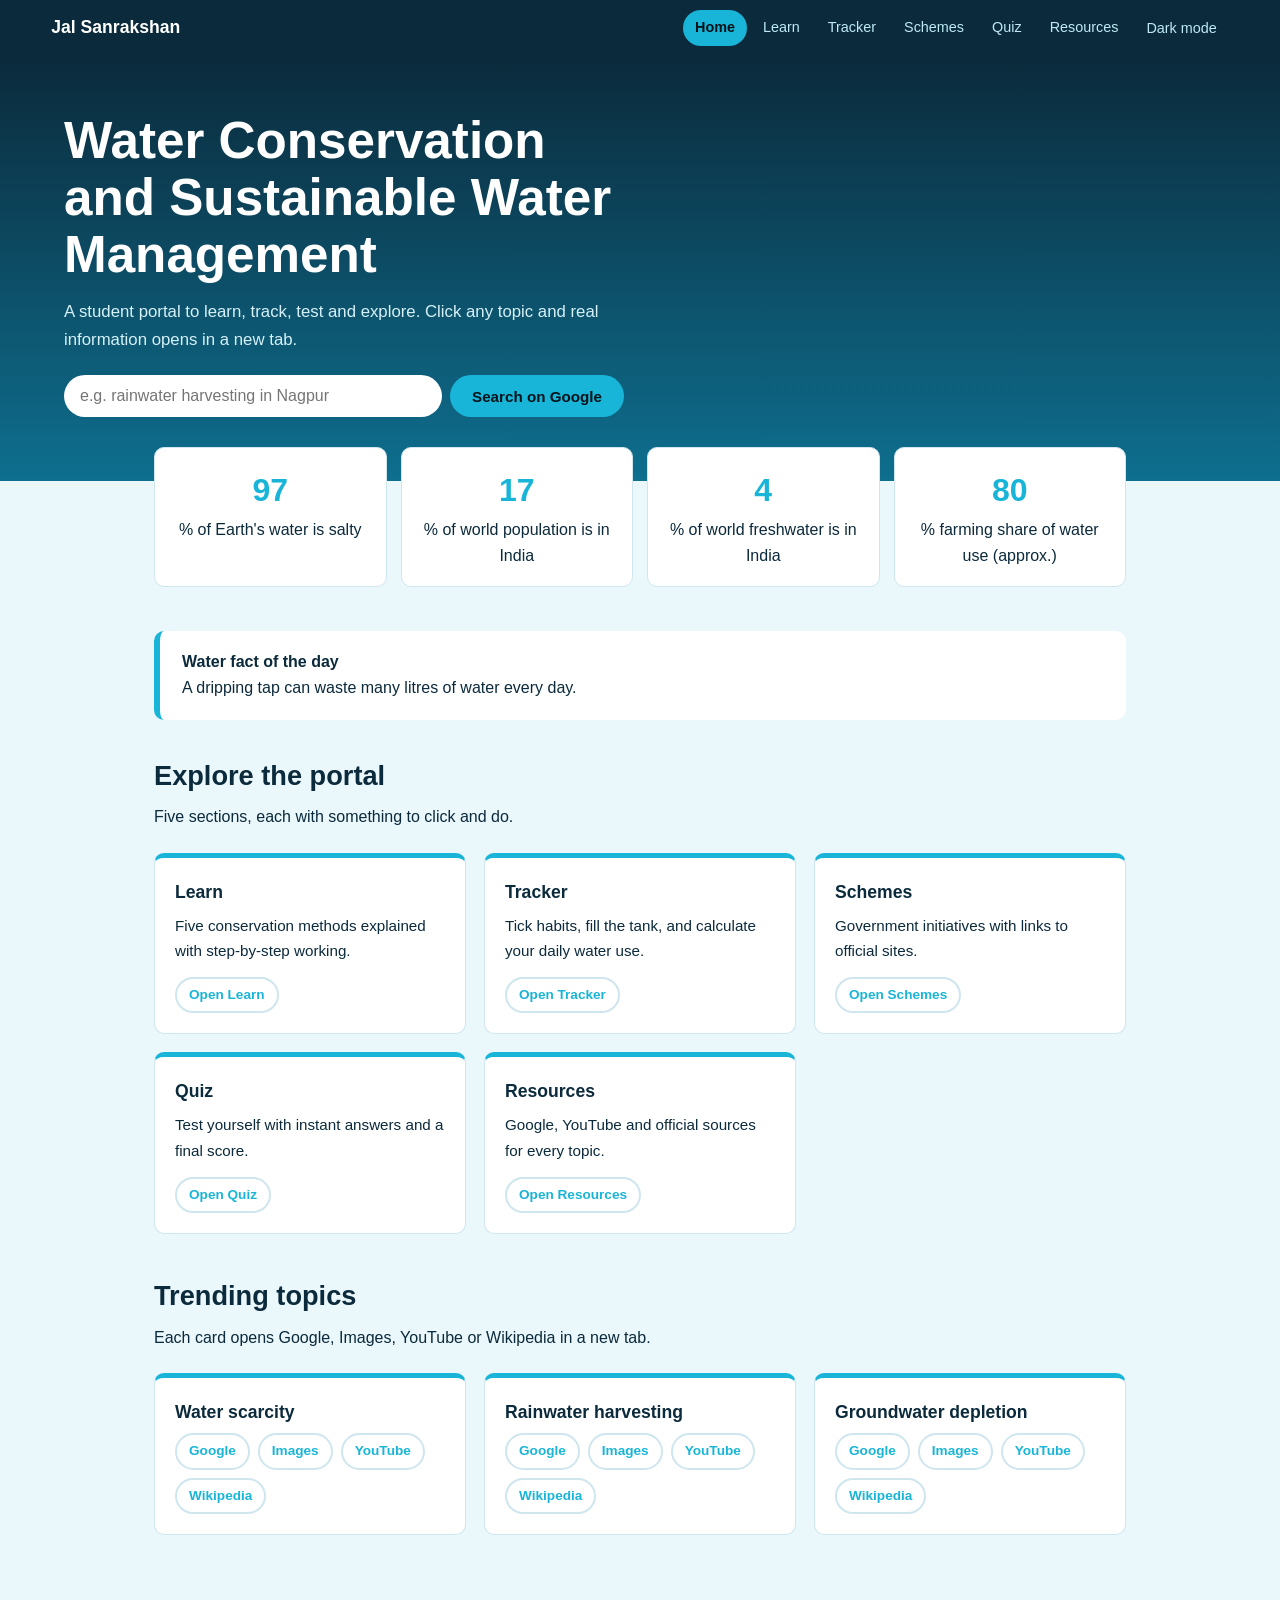
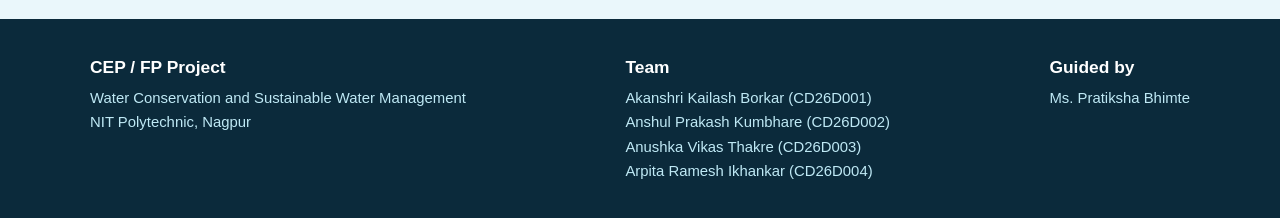
==== water-portal/index.html @ 29c22b7e "Add files via upload" ====
<!DOCTYPE html>
<html lang="en">

<head>
    <meta charset="UTF-8">
    <meta name="viewport" content="width=device-width, initial-scale=1">
    <title>Jal Sanrakshan | Water Conservation Portal</title>
    <link rel="stylesheet" href="assets/style.css">
</head>

<body>
    <header class="hero">
        <h1>Water Conservation and Sustainable Water Management</h1>
        <p>A student portal to learn, track, test and explore. Click any topic and real information opens in a new tab.
        </p>
        <form class="search" id="sf" role="search"><input id="q" placeholder="e.g. rainwater harvesting in Nagpur"
                aria-label="Search" required><button class="btn" type="submit">Search on Google</button></form>
    </header>
    <div class="stats">
        <div class="stat"><b data-n="97">0</b>% of Earth's water is salty</div>
        <div class="stat"><b data-n="17">0</b>% of world population is in India</div>
        <div class="stat"><b data-n="4">0</b>% of world freshwater is in India</div>
        <div class="stat"><b data-n="80">0</b>% farming share of water use (approx.)</div>
    </div>
    <main class="wrap">
        <div class="fod"><b>Water fact of the day</b>
            <p id="fod"></p>
        </div>
        <h2>Explore the portal</h2>
        <p class="lead">Five sections, each with something to click and do.</p>
        <div class="grid" id="sec"></div>
        <h2>Trending topics</h2>
        <p class="lead">Each card opens Google, Images, YouTube or Wikipedia in a new tab.</p>
        <div class="grid" id="tp"></div>
    </main>
    <script src="assets/common.js"></script>
    <script>
        const facts = ["A dripping tap can waste many litres of water every day.", "India has about 17% of the world's people but only about 4% of its freshwater.", "Drip irrigation delivers water straight to plant roots and cuts wastage.", "Rain falls in only a few monsoon months in India, so storing it is vital.", "Greywater from basins and showers can be reused for plants and flushing.", "Groundwater levels fall when we pump out more than rain can refill."];
        document.getElementById("fod").textContent = facts[new Date().getDate() % facts.length];
        const sec = [["learn.html", "Learn", "Five conservation methods explained with step-by-step working."], ["tracker.html", "Tracker", "Tick habits, fill the tank, and calculate your daily water use."], ["schemes.html", "Schemes", "Government initiatives with links to official sites."], ["quiz.html", "Quiz", "Test yourself with instant answers and a final score."], ["resources.html", "Resources", "Google, YouTube and official sources for every topic."]];
        document.getElementById("sec").innerHTML = sec.map(s => `<article class="card"><h3>${s[1]}</h3><p>${s[2]}</p><div class="links"><a href="${s[0]}">Open ${s[1]}</a></div></article>`).join("");
        const tp = [["Water scarcity", "water scarcity causes and solutions", "Water_scarcity"], ["Rainwater harvesting", "rainwater harvesting methods", "Rainwater_harvesting"], ["Groundwater depletion", "groundwater depletion India", "Groundwater_depletion"]];
        document.getElementById("tp").innerHTML = tp.map(t => `<article class="card"><h3>${t[0]}</h3>${linkRow(t[1], t[2])}</article>`).join("");
        document.getElementById("sf").onsubmit = e => { e.preventDefault(); const v = q.value.trim(); if (v) window.open(G(v + " water conservation"), "_blank", "noopener") };
        document.querySelectorAll("[data-n]").forEach(el => { const n = +el.dataset.n; let c = 0; const t = setInterval(() => { c++; el.textContent = c; if (c >= n) clearInterval(t) }, Math.max(12, 900 / n)) });
    </script>
</body>

</html>
---- water-portal/assets/style.css ----
:root {
    --ink: #0b2a3b;
    --sea: #0e6f8f;
    --rip: #19b5d8;
    --bg: #eaf7fb;
    --card: #fff;
    --line: #cfe6ee;
    --text: #0b2a3b;
    --ok: #1d8a5b;
    --bad: #c0392b
}

[data-theme=dark] {
    --bg: #071a24;
    --card: #0e2a38;
    --line: #1d4558;
    --text: #e3f4fa;
    --ink: #04121a
}

* {
    box-sizing: border-box;
    margin: 0;
    padding: 0
}

body {
    font-family: "Segoe UI", Roboto, Arial, sans-serif;
    background: var(--bg);
    color: var(--text);
    line-height: 1.65
}

:focus-visible {
    outline: 3px solid var(--rip);
    outline-offset: 2px
}

nav {
    position: sticky;
    top: 0;
    z-index: 9;
    background: var(--ink);
    display: flex;
    gap: 4px;
    flex-wrap: wrap;
    align-items: center;
    padding: 10px 4vw
}

nav b {
    color: #fff;
    margin-right: auto;
    font-size: 1.1rem
}

nav a,
nav button {
    color: #bfe9f5;
    text-decoration: none;
    padding: 6px 12px;
    border-radius: 20px;
    font-size: .9rem;
    background: none;
    border: 0;
    cursor: pointer
}

nav a:hover,
nav button:hover {
    background: var(--sea);
    color: #fff
}

nav a.on {
    background: var(--rip);
    color: #04121a;
    font-weight: 700
}

.hero {
    background: linear-gradient(180deg, #0b2a3b, #0e6f8f);
    color: #fff;
    padding: 56px 5vw 64px
}

.hero h1 {
    font-size: clamp(1.8rem, 5vw, 3.2rem);
    max-width: 20ch;
    line-height: 1.12
}

.hero p {
    max-width: 60ch;
    margin: 14px 0 22px;
    color: #d6f1f8;
    font-size: 1.05rem
}

.wrap {
    max-width: 1100px;
    margin: auto;
    padding: 44px 5vw
}

h2 {
    font-size: 1.7rem;
    margin-bottom: 6px
}

.lead {
    max-width: 65ch;
    margin-bottom: 22px
}

.btn {
    background: var(--rip);
    color: #04121a;
    border: 0;
    padding: 11px 22px;
    border-radius: 30px;
    font-weight: 700;
    cursor: pointer;
    text-decoration: none;
    font-size: .95rem;
    display: inline-block
}

.btn:hover {
    background: #fff
}

.search {
    display: flex;
    gap: 8px;
    max-width: 560px;
    flex-wrap: wrap
}

.search input {
    flex: 1;
    min-width: 200px;
    padding: 12px 16px;
    border-radius: 30px;
    border: 0;
    font-size: 1rem
}

.grid {
    display: grid;
    grid-template-columns: repeat(auto-fill, minmax(280px, 1fr));
    gap: 18px;
    margin-bottom: 40px
}

.card {
    background: var(--card);
    border: 1px solid var(--line);
    border-top: 5px solid var(--rip);
    border-radius: 10px;
    padding: 20px;
    display: flex;
    flex-direction: column
}

.card h3 {
    font-size: 1.1rem;
    margin-bottom: 6px
}

.card p {
    font-size: .95rem;
    margin-bottom: 14px;
    flex: 1
}

.links {
    display: flex;
    flex-wrap: wrap;
    gap: 8px
}

.links a {
    font-size: .85rem;
    font-weight: 600;
    text-decoration: none;
    color: var(--rip);
    border: 2px solid var(--line);
    padding: 5px 12px;
    border-radius: 20px
}

.links a:hover {
    border-color: var(--rip)
}

.stats {
    display: grid;
    grid-template-columns: repeat(auto-fit, minmax(170px, 1fr));
    gap: 14px;
    margin-top: -34px;
    max-width: 1100px;
    margin-inline: auto;
    padding: 0 5vw
}

.stat {
    background: var(--card);
    border: 1px solid var(--line);
    border-radius: 10px;
    padding: 16px;
    text-align: center
}

.stat b {
    display: block;
    font-size: 2rem;
    color: var(--rip)
}

.fod {
    background: var(--card);
    border-left: 6px solid var(--rip);
    border-radius: 10px;
    padding: 18px 22px;
    margin-bottom: 34px
}

.tabs {
    display: flex;
    flex-wrap: wrap;
    gap: 8px;
    margin-bottom: 14px
}

.tabs button {
    background: var(--card);
    border: 2px solid var(--line);
    color: var(--text);
    padding: 8px 16px;
    border-radius: 24px;
    cursor: pointer;
    font-weight: 600
}

.tabs button[aria-selected=true] {
    background: var(--sea);
    border-color: var(--sea);
    color: #fff
}

.panel {
    background: var(--card);
    border: 1px solid var(--line);
    border-left: 6px solid var(--rip);
    border-radius: 10px;
    padding: 24px
}

.panel ul {
    margin: 8px 0 12px 20px
}

.tracker {
    display: grid;
    grid-template-columns: 1.3fr 1fr;
    gap: 24px;
    align-items: start
}

.habits label {
    display: flex;
    gap: 12px;
    align-items: center;
    background: var(--card);
    border: 1px solid var(--line);
    border-radius: 10px;
    padding: 12px 14px;
    margin-bottom: 10px;
    cursor: pointer
}

.habits input {
    width: 20px;
    height: 20px;
    accent-color: var(--sea)
}

.habits .l {
    margin-left: auto;
    font-weight: 700;
    color: var(--rip);
    white-space: nowrap
}

.tankbox {
    background: var(--card);
    border: 1px solid var(--line);
    border-radius: 12px;
    padding: 20px;
    text-align: center;
    position: sticky;
    top: 70px
}

.tank {
    height: 200px;
    width: 120px;
    margin: 0 auto 12px;
    border: 4px solid var(--text);
    border-top-width: 2px;
    border-radius: 6px 6px 18px 18px;
    position: relative;
    overflow: hidden
}

.fill {
    position: absolute;
    bottom: 0;
    left: 0;
    right: 0;
    height: 0;
    background: linear-gradient(var(--rip), var(--sea));
    transition: height .6s
}

.calc {
    background: var(--card);
    border: 1px solid var(--line);
    border-radius: 12px;
    padding: 20px;
    margin-top: 30px
}

.calc .row {
    display: flex;
    gap: 10px;
    align-items: center;
    margin: 10px 0;
    flex-wrap: wrap
}

.calc input {
    width: 80px;
    padding: 6px 8px;
    border: 2px solid var(--line);
    border-radius: 6px;
    background: var(--bg);
    color: var(--text);
    font-size: 1rem
}

.acc button.h {
    width: 100%;
    text-align: left;
    background: var(--card);
    border: 1px solid var(--line);
    padding: 14px 18px;
    font-size: 1.02rem;
    font-weight: 700;
    cursor: pointer;
    border-radius: 10px;
    margin-top: 10px;
    color: var(--text);
    display: flex;
    justify-content: space-between
}

.acc .body {
    display: none;
    background: var(--card);
    border: 1px solid var(--line);
    border-top: 0;
    padding: 14px 18px;
    border-radius: 0 0 10px 10px
}

.acc .open+.body {
    display: block
}

.acc .open {
    border-radius: 10px 10px 0 0
}

.q {
    background: var(--card);
    border: 1px solid var(--line);
    border-radius: 10px;
    padding: 18px;
    margin-bottom: 16px
}

.opt {
    display: block;
    width: 100%;
    text-align: left;
    margin-top: 8px;
    padding: 10px 14px;
    border: 2px solid var(--line);
    background: var(--bg);
    border-radius: 8px;
    cursor: pointer;
    font-size: .97rem;
    color: var(--text)
}

.opt:hover:not(:disabled) {
    border-color: var(--rip)
}

.opt.right {
    background: #d7f3e6;
    border-color: var(--ok);
    color: #0b2a3b
}

.opt.wrong {
    background: #fadbd6;
    border-color: var(--bad);
    color: #0b2a3b
}

.why {
    display: none;
    margin-top: 10px;
    font-size: .93rem
}

#score {
    font-weight: 700;
    font-size: 1.2rem
}

footer {
    background: var(--ink);
    color: #bfe9f5;
    padding: 34px 5vw;
    font-size: .93rem
}

footer .in {
    max-width: 1100px;
    margin: auto;
    display: flex;
    flex-wrap: wrap;
    gap: 30px;
    justify-content: space-between
}

footer h3 {
    color: #fff;
    margin-bottom: 4px
}

@media(max-width:760px) {
    .tracker {
        grid-template-columns: 1fr
    }

    .tankbox {
        position: static
    }
}
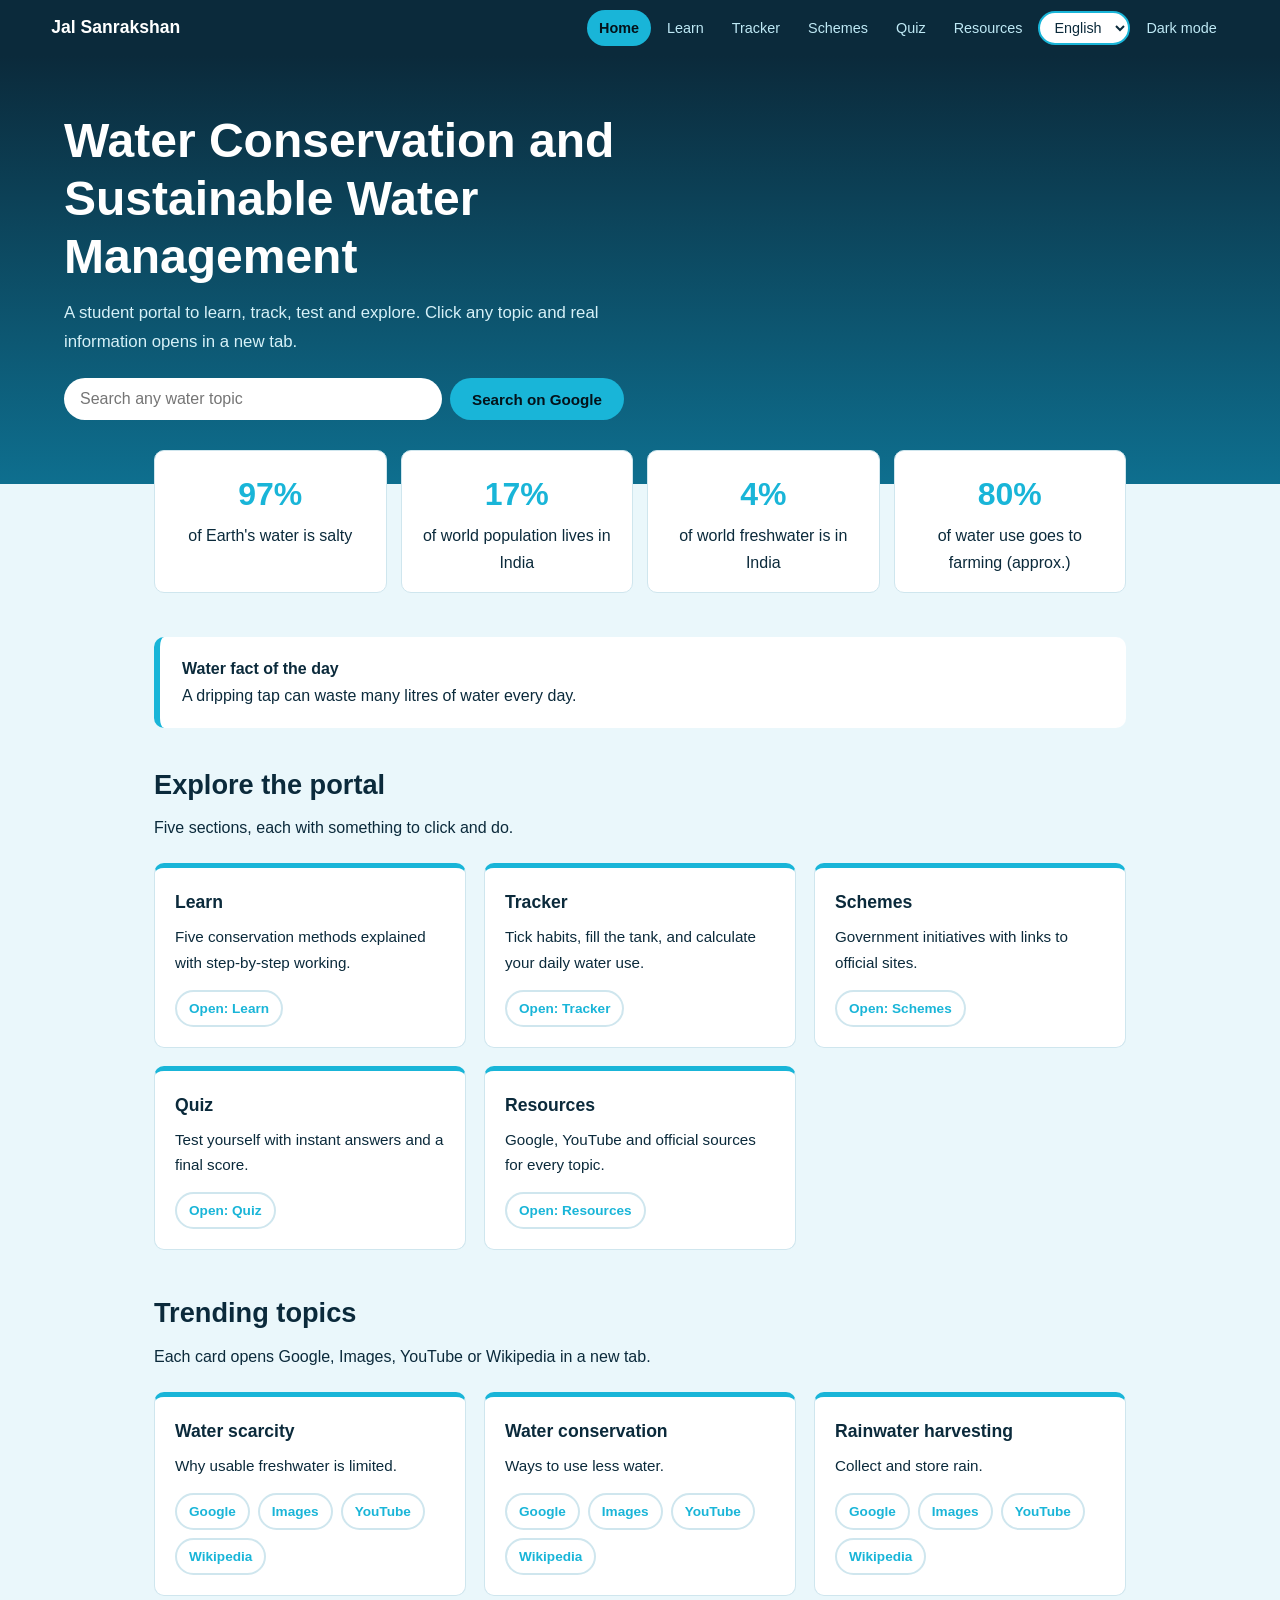
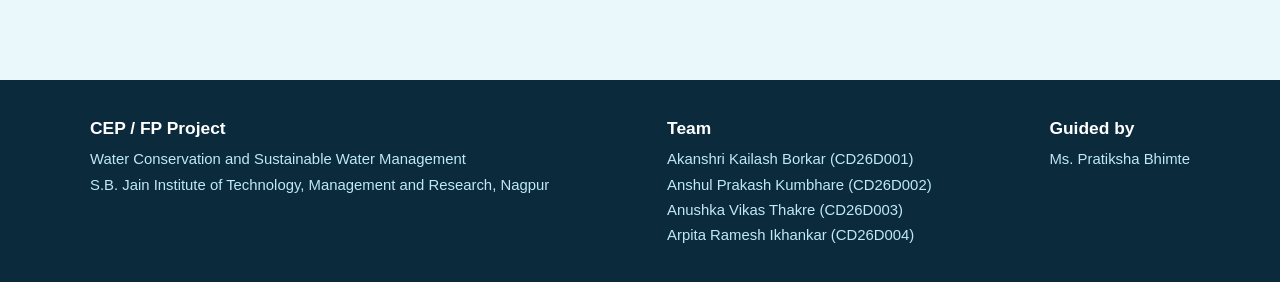
==== commit 8fc9e28f: "Refactor HTML structure and update content placeholders" ====
--- a/water-portal/index.html
+++ b/water-portal/index.html
@@ -10,40 +10,45 @@
 
 <body>
     <header class="hero">
-        <h1>Water Conservation and Sustainable Water Management</h1>
-        <p>A student portal to learn, track, test and explore. Click any topic and real information opens in a new tab.
-        </p>
-        <form class="search" id="sf" role="search"><input id="q" placeholder="e.g. rainwater harvesting in Nagpur"
-                aria-label="Search" required><button class="btn" type="submit">Search on Google</button></form>
+        <h1 data-t="fTopic"></h1>
+        <p data-t="hP"></p>
+        <form class="search" id="sf" role="search"><input id="q" data-ph="ph" aria-label="Search" required><button
+                class="btn" type="submit" data-t="sb"></button></form>
     </header>
     <div class="stats">
-        <div class="stat"><b data-n="97">0</b>% of Earth's water is salty</div>
-        <div class="stat"><b data-n="17">0</b>% of world population is in India</div>
-        <div class="stat"><b data-n="4">0</b>% of world freshwater is in India</div>
-        <div class="stat"><b data-n="80">0</b>% farming share of water use (approx.)</div>
+        <div class="stat"><b data-n="97">0%</b><span data-t="st1"></span></div>
+        <div class="stat"><b data-n="17">0%</b><span data-t="st2"></span></div>
+        <div class="stat"><b data-n="4">0%</b><span data-t="st3"></span></div>
+        <div class="stat"><b data-n="80">0%</b><span data-t="st4"></span></div>
     </div>
     <main class="wrap">
-        <div class="fod"><b>Water fact of the day</b>
+        <div class="fod"><b data-t="hFod"></b>
             <p id="fod"></p>
         </div>
-        <h2>Explore the portal</h2>
-        <p class="lead">Five sections, each with something to click and do.</p>
+        <h2 data-t="hExp"></h2>
+        <p class="lead" data-t="hExpP"></p>
         <div class="grid" id="sec"></div>
-        <h2>Trending topics</h2>
-        <p class="lead">Each card opens Google, Images, YouTube or Wikipedia in a new tab.</p>
+        <h2 data-t="hTr"></h2>
+        <p class="lead" data-t="hTrP"></p>
         <div class="grid" id="tp"></div>
     </main>
     <script src="assets/common.js"></script>
     <script>
-        const facts = ["A dripping tap can waste many litres of water every day.", "India has about 17% of the world's people but only about 4% of its freshwater.", "Drip irrigation delivers water straight to plant roots and cuts wastage.", "Rain falls in only a few monsoon months in India, so storing it is vital.", "Greywater from basins and showers can be reused for plants and flushing.", "Groundwater levels fall when we pump out more than rain can refill."];
-        document.getElementById("fod").textContent = facts[new Date().getDate() % facts.length];
-        const sec = [["learn.html", "Learn", "Five conservation methods explained with step-by-step working."], ["tracker.html", "Tracker", "Tick habits, fill the tank, and calculate your daily water use."], ["schemes.html", "Schemes", "Government initiatives with links to official sites."], ["quiz.html", "Quiz", "Test yourself with instant answers and a final score."], ["resources.html", "Resources", "Google, YouTube and official sources for every topic."]];
-        document.getElementById("sec").innerHTML = sec.map(s => `<article class="card"><h3>${s[1]}</h3><p>${s[2]}</p><div class="links"><a href="${s[0]}">Open ${s[1]}</a></div></article>`).join("");
-        const tp = [["Water scarcity", "water scarcity causes and solutions", "Water_scarcity"], ["Rainwater harvesting", "rainwater harvesting methods", "Rainwater_harvesting"], ["Groundwater depletion", "groundwater depletion India", "Groundwater_depletion"]];
-        document.getElementById("tp").innerHTML = tp.map(t => `<article class="card"><h3>${t[0]}</h3>${linkRow(t[1], t[2])}</article>`).join("");
-        document.getElementById("sf").onsubmit = e => { e.preventDefault(); const v = q.value.trim(); if (v) window.open(G(v + " water conservation"), "_blank", "noopener") };
-        document.querySelectorAll("[data-n]").forEach(el => { const n = +el.dataset.n; let c = 0; const t = setInterval(() => { c++; el.textContent = c; if (c >= n) clearInterval(t) }, Math.max(12, 900 / n)) });
+        const F = [["A dripping tap can waste many litres of water every day.", "एक टपकता नल रोज़ कई लीटर पानी बर्बाद कर सकता है।", "गळणारा नळ रोज अनेक लिटर पाणी वाया घालवू शकतो."],
+        ["India has about 17% of the world's people but only about 4% of its freshwater.", "भारत में दुनिया की लगभग 17% आबादी है, लेकिन मीठे पानी का सिर्फ लगभग 4% है।", "जगाची सुमारे 17% लोकसंख्या भारतात आहे, पण गोड्या पाण्याचा फक्त सुमारे 4% साठा आहे."],
+        ["Drip irrigation delivers water straight to plant roots and cuts wastage.", "ड्रिप सिंचाई पानी सीधे जड़ों तक पहुंचाती है और बर्बादी घटाती है।", "ठिबक सिंचन पाणी थेट मुळांपर्यंत पोहोचवते आणि नासाडी कमी करते."],
+        ["Rain falls in only a few monsoon months in India, so storing it is vital.", "भारत में बारिश कुछ ही मानसून महीनों में होती है, इसलिए उसे जमा करना ज़रूरी है।", "भारतात पाऊस फक्त काही पावसाळी महिन्यांत पडतो, म्हणून तो साठवणे आवश्यक आहे."],
+        ["Greywater from basins and showers can be reused for plants and flushing.", "बेसिन और शावर का पानी पौधों और फ्लश में दोबारा इस्तेमाल हो सकता है।", "बेसिन व शॉवरचे पाणी झाडे व फ्लशसाठी पुन्हा वापरता येते."],
+        ["Groundwater levels fall when we pump out more than rain can refill.", "जब हम बारिश से भरने से ज़्यादा पानी निकालते हैं, तो भूजल स्तर गिरता है।", "पावसाने भरते त्यापेक्षा जास्त पाणी उपसले की भूजल पातळी खालावते."]];
+        function draw() {
+            fod.textContent = T(F[new Date().getDate() % F.length]);
+            sec.innerHTML = [1, 2, 3, 4, 5].map(i => `<article class="card"><h3>${T(S["n" + i])}</h3><p>${T(S["d" + i])}</p><div class="links"><a href="${pages[i]}">${T(S.hOpen)}: ${T(S["n" + i])}</a></div></article>`).join("");
+            tp.innerHTML = TOPICS.slice(0, 3).map(x => `<article class="card"><h3>${T(x[0])}</h3><p>${T(x[1])}</p>${linkRow(x[2], x[3])}</article>`).join("");
+        }
+        sf.onsubmit = e => { e.preventDefault(); const v = q.value.trim(); if (v) window.open(G(v + " water conservation"), "_blank", "noopener") };
+        document.querySelectorAll("[data-n]").forEach(el => { const n = +el.dataset.n; let c = 0; const t = setInterval(() => { c++; el.textContent = c + "%"; if (c >= n) clearInterval(t) }, Math.max(12, 900 / n)) });
+        setLang(LI);
     </script>
 </body>
 
-</html>+</html>
--- a/water-portal/assets/style.css
+++ b/water-portal/assets/style.css
@@ -25,10 +25,10 @@
 }
 
 body {
-    font-family: "Segoe UI", Roboto, Arial, sans-serif;
+    font-family: "Segoe UI", "Nirmala UI", "Noto Sans Devanagari", Roboto, Arial, sans-serif;
     background: var(--bg);
     color: var(--text);
-    line-height: 1.65
+    line-height: 1.7
 }
 
 :focus-visible {
@@ -63,7 +63,8 @@
     font-size: .9rem;
     background: none;
     border: 0;
-    cursor: pointer
+    cursor: pointer;
+    font-family: inherit
 }
 
 nav a:hover,
@@ -78,6 +79,17 @@
     font-weight: 700
 }
 
+nav select {
+    padding: 6px 10px;
+    border-radius: 20px;
+    border: 2px solid var(--rip);
+    background: var(--card);
+    color: var(--text);
+    font-size: .9rem;
+    font-family: inherit;
+    cursor: pointer
+}
+
 .hero {
     background: linear-gradient(180deg, #0b2a3b, #0e6f8f);
     color: #fff;
@@ -85,9 +97,9 @@
 }
 
 .hero h1 {
-    font-size: clamp(1.8rem, 5vw, 3.2rem);
-    max-width: 20ch;
-    line-height: 1.12
+    font-size: clamp(1.7rem, 5vw, 3rem);
+    max-width: 22ch;
+    line-height: 1.2
 }
 
 .hero p {
@@ -123,7 +135,8 @@
     cursor: pointer;
     text-decoration: none;
     font-size: .95rem;
-    display: inline-block
+    display: inline-block;
+    font-family: inherit
 }
 
 .btn:hover {
@@ -143,7 +156,8 @@
     padding: 12px 16px;
     border-radius: 30px;
     border: 0;
-    font-size: 1rem
+    font-size: 1rem;
+    font-family: inherit
 }
 
 .grid {
@@ -240,7 +254,8 @@
     padding: 8px 16px;
     border-radius: 24px;
     cursor: pointer;
-    font-weight: 600
+    font-weight: 600;
+    font-family: inherit
 }
 
 .tabs button[aria-selected=true] {
@@ -283,7 +298,8 @@
 .habits input {
     width: 20px;
     height: 20px;
-    accent-color: var(--sea)
+    accent-color: var(--sea);
+    flex: none
 }
 
 .habits .l {
@@ -363,7 +379,8 @@
     margin-top: 10px;
     color: var(--text);
     display: flex;
-    justify-content: space-between
+    justify-content: space-between;
+    font-family: inherit
 }
 
 .acc .body {
@@ -402,7 +419,8 @@
     border-radius: 8px;
     cursor: pointer;
     font-size: .97rem;
-    color: var(--text)
+    color: var(--text);
+    font-family: inherit
 }
 
 .opt:hover:not(:disabled) {
@@ -422,7 +440,6 @@
 }
 
 .why {
-    display: none;
     margin-top: 10px;
     font-size: .93rem
 }
@@ -461,4 +478,4 @@
     .tankbox {
         position: static
     }
-}+}
